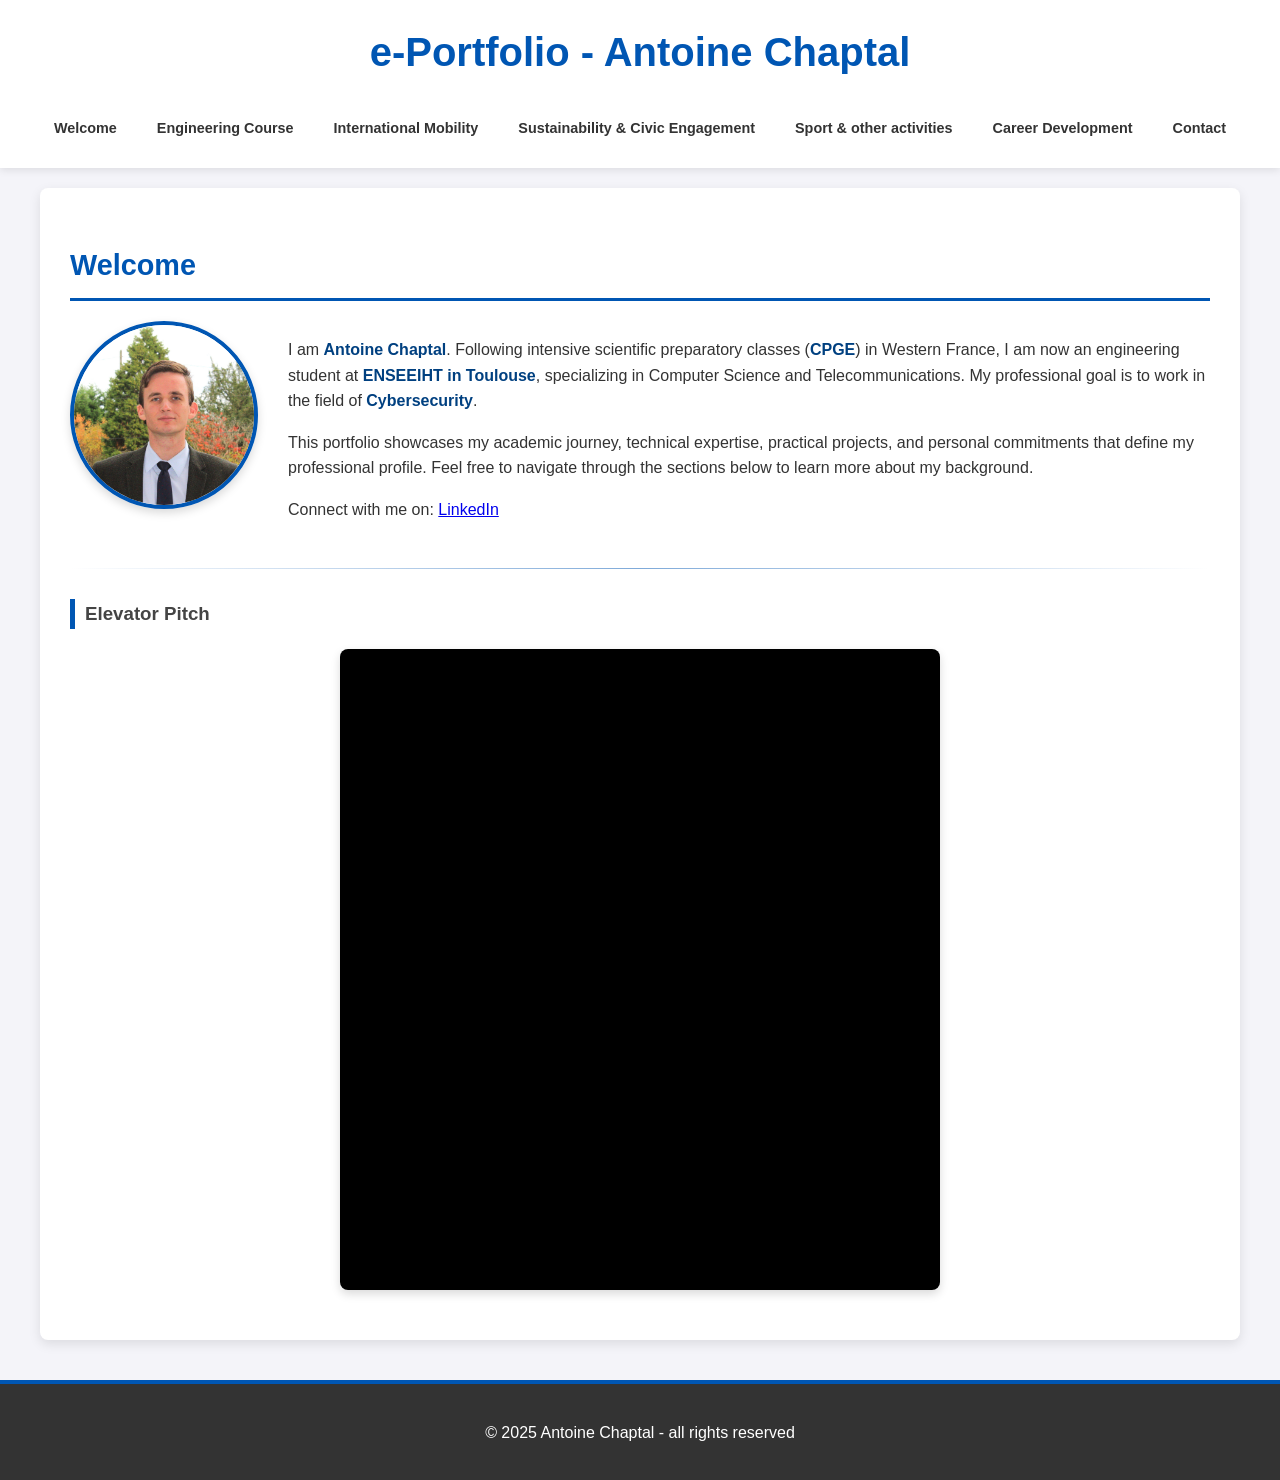
==== index.html @ 0b9f01de "je vais me coucher" ====
<!DOCTYPE html>
<html lang="en">
<head>
    <meta charset="UTF-8">
    <meta name="viewport" content="width=device-width, initial-scale=1.0">
    <title>Engineering E-Portfolio - Antoine Chaptal</title>
    <link rel="stylesheet" href="css/styles.css">
</head>
<body>
    <header>
        <h1>e-Portfolio - Antoine Chaptal</h1>
        <nav>
            <a href="#welcome">Welcome</a>
            <a href="#engineering-course">Engineering Course</a>
            <a href="#international-mobility">International Mobility</a>
            <a href="#sustainability">Sustainability & Civic Engagement</a>
            <a href="#sports">Sport & other activities</a>
            <a href="#career-development">Career Development</a>
            <a href="#contact">Contact</a>
        </nav>
    </header>

    <main>
        <section id="welcome">
            <h2>Welcome</h2>
            <div class="welcome-content">
                <img src="img/IMG_4602.jpg" alt="Antoine Chaptal Profile Picture" class="profile-photo">
                
                <div class="welcome-text">
                    <p>I am <strong>Antoine Chaptal</strong>. Following intensive scientific preparatory classes (<strong>CPGE</strong>) in Western France, I am now an engineering student at <strong>ENSEEIHT in Toulouse</strong>, specializing in Computer Science and Telecommunications. My professional goal is to work in the field of <strong>Cybersecurity</strong>.</p>
                    <p>This portfolio showcases my academic journey, technical expertise, practical projects, and personal commitments that define my professional profile. Feel free to navigate through the sections below to learn more about my background.</p>
                    
                    <p>Connect with me on: <a href="https://linkedin.com/in/antoine-chaptal-8b1a2a37b" target="_blank">LinkedIn</a></p>
                </div>
            </div>

            <hr class="project-separator"> 
            <h3>Elevator Pitch</h3>
            <div class="video-container small-video"> 
                <iframe 
                    width="560" 
                    height="315" 
                    src="https://www.youtube.com/embed/-fpmfXrjNzc" 
                    frameborder="0" 
                    allow="accelerometer; autoplay; clipboard-write; encrypted-media; gyroscope; picture-in-picture" 
                    allowfullscreen>
                </iframe>
            </div>
        </section>

        <section id="engineering-course">
            <h2>Engineering Course</h2>
            <div class="tabs-nav">
                <a href="#courses-tab" class="tab-link active">Courses</a>
                <a href="#projects-tab" class="tab-link">Projects</a>
            </div>
            
            <div id="courses-tab" class="tab-content active">
                <h3>My Computer Science & Telecommunications Engineering Path</h3>
                <p>My program at ENSEEIHT provides me with a strong dual competence in computer science, from algorithmic fundamentals to software engineering, and in telecommunications, with a specific focus on network and information systems security. These fields are central to my professional goal, which is oriented toward cybersecurity.</p>
                
                <hr class="project-separator">
                
                <h4>Course Details</h4>
		<p></p>
		<h4>Semester 5</h4>
                <p>Semester 5 establishes the advanced foundations of the specialization and covers the following essential areas:</p>
                <ul>
                    <li><strong>Optimisation</strong></li>
                    <li><strong>Probability</strong></li>
                    <li><strong>Statistics</strong></li>
                    <li><strong>PIM</strong></li>
                    <li><strong>Modelisation</strong></li>
                    <li><strong>Career and Management Courses</strong></li>
		    <li><strong>Language courses (English and Spanish)</strong></li>
                </ul>
                <p>This content will be expanded upon later with details of other semesters.</p>
            </div>
            
            <div id="projects-tab" class="tab-content">
                
                <h3>TIPE (Supervised Personal Initiative Work)</h3>
                <p>As part of the <strong>CPGE</strong> curriculum, I conducted two advanced research projects focusing on physics and engineering principles:</p>
                <div class="project-summary-list">
                    <h4>1. Resistance of Climbing Ropes</h4>
                    <p><strong>Focus:</strong> Experimental study of the physical parameters influencing the shock absorption and tensile strength of climbing ropes, applying non-linear mechanics concepts.</p>
                    
                    <h4>2. Optimization of Marine Propulsion</h4>
                    <p><strong>Focus:</strong> Modeling and simulation aimed at optimizing the efficiency and energy consumption of marine propulsion systems, integrating fluid dynamics and control theory.</p>
                </div>
                
                <hr class="project-separator">

                <h3>Computer Science & Cybersecurity Projects</h3>
                <div class="project-summary-list">
                    <h4>Competitive Programming & CTF</h4>
                    <ul>
                        <li>Participation in the <strong>Thales BattleDev</strong> (October 2025).</li>
                        <li>Involvement in a <strong>CTF (Capture The Flag)</strong> competition organized by <strong>ENSEEIHT</strong>, focusing on real-world cybersecurity challenges.</li>
                    </ul>
                    
                    <h4>Active Involvement</h4>
                    <ul>
                        <li>Member of the <strong>Computer Science Association</strong> of <strong>ENSEEIHT</strong>.</li>
                        <li>Active member of the <strong>Cybersecurity Association</strong>, deepening knowledge in penetration testing, threat analysis, and secure development practices.</li>
                    </ul>
                </div>

                <hr class="project-separator">

                <h3>E-Portfolio Development</h3>
                <div class="project-summary-list">
                    <h4>Professional E-Portfolio: Design and Implementation</h4>
                    <p>Conceptualization, design, and implementation of this personal e-portfolio from scratch.</p>
                    <ul>
                        <li><strong>HTML5 (Structure)</strong></li>
                        <li><strong>CSS3 (Styling & Layout)</strong></li>
                        <li><strong>JavaScript (Interactivity)</strong></li>
                    </ul>
                </div>
                
                
            </div>
            
        </section>
        
        <section id="international-mobility">
            <h2>International Mobility</h2>
            <p>A key aspect of my profile is my strong international exposure and a proactive approach to global professional integration. This section details my cultural background and my future plans for academic and professional mobility abroad.</p>
            <div class="tabs-nav">
                <a href="#background" class="tab-link active">Cultural Background</a> 
                <a href="#pce" class="tab-link">PCE (Collective Project Abroad)</a>
                <a href="#lv2" class="tab-link">LV2 (Second Living Language)</a>
                <a href="#language-test" class="tab-link">Language Tests & Certifications</a>
            </div>
            
            <div id="background" class="tab-content active">
                <h3>Multicultural Environment & European Exposure</h3>
                
                <div class="engagement-item">
                    <div class="engagement-content">
                        <p>Spending my childhood in <strong>Brussels, Belgium</strong>, provided me with early exposure to a highly <strong>multicultural and international environment</strong>. This experience fostered my adaptability and ability to work effectively with diverse profiles, a valuable asset in engineering and global collaborations.</p>
                    </div>
                    <img src="img/brussels.jpg" alt="Image de Bruxelles" class="travel-image">
                </div>
                
                <hr class="project-separator">

                <h4>European Travels and Cultural Immersion</h4>
                
                <div class="engagement-item">
                    <div class="engagement-content">
                        <p>My interest in European cultures is reinforced by multiple trips to <strong>Germany</strong>, <strong>Austria</strong>, and <strong>Italy</strong>. Over the last two years, I completed two sections of the <strong>Camino del Norte</strong> (Way of Saint James).</p>
                    </div>
                    <img src="img/camino.jpg" alt="Image du Camino del Norte" class="travel-image">
                </div>
                
                <hr class="project-separator">
                
                <h4>Future Mobility Plans</h4>
                <p>I am actively planning my future international experiences to specialize in Cybersecurity and gain a deeper understanding of global technological governance. My primary goals include:</p>
                <ul>
                    <li>An <strong>academic exchange</strong> in <strong>North America</strong> (e.g., Canada or USA) to study advanced topics in digital security and benefit from a different learning methodology.</li>
                    <li>An <strong>internship</strong> in a <strong>Nordic country</strong> (e.g., Sweden or Finland), known for their cutting-edge technology policies and focus on sustainable innovation in the tech sector.</li>
                </ul>
                <p>These experiences are motivated by a desire to challenge myself professionally and contribute to international teams on complex engineering challenges.</p>

            </div>

            <div id="pce" class="tab-content"><h3>Collective Project Abroad (PCE) (Coming soon)</h3><p>Content coming soon.</p></div>
            <div id="lv2" class="tab-content"><h3>Second Living Language (LV2) (Coming soon)</h3><p>Content coming soon.</p></div>
            <div id="language-test" class="tab-content"><h3>Certifications (TOEIC, TOEFL, etc.) (Coming soon)</h3><p>Content coming soon.</p></div>
        </section>
        
        <section id="sustainability">
            <h2>Sustainability & Civic Engagement</h2>
            
            <div class="engagement-item">
                <div class="engagement-content">
                    <h3>Assistant Scout Troop Leader (Toulouse)</h3>
                    <p>As an <strong>Assistant Troop Leader</strong> in Toulouse, I am involved in mentoring, animating, and guiding the progress of a group of young people. This mission is based on the five fundamental aims of scouting:</p>
                    <ul>
                        <li>The <strong>Practical sense</strong></li>
                        <li><strong>Personality</strong> development</li>
                        <li><strong>Spiritual</strong> values</li>
                        <li><strong>Service</strong> spirit</li>
                        <li><strong>Health</strong> maintenance</li>
                    </ul>
                </div>
                <img src="img/scout.jpg" alt="Scouting image" class="engagement-image">
            </div>

            <div class="engagement-item">
                <div class="engagement-content">
                    <h3>Candidacy for the French Army Operational Reserve</h3>
                    <p>Content regarding my candidacy and commitment to the <strong>Operational Reserve</strong> is <strong>COMING SOON</strong>.</p>
                </div>
                <img src="img/reserve.jpg" alt="Military Reserve image" class="engagement-image">
            </div>
            
            <div class="engagement-item">
                <div class="engagement-content">
                    <h3>Civic Engagement at ENSEEIHT</h3>
                    <p>Within <strong>ENSEEIHT</strong>, I actively participated in societal and environmental awareness initiatives:</p>
                    <ul>
                        <li>Participation in the <strong>Climate Fresk</strong> (<strong>La Fresque du Climat</strong>) to understand and spread awareness about climate change issues.</li>
                        <li>Acting in the play <strong>"King Kong"</strong>, a project aimed at fighting <strong>Sexual and Gender-Based Harassment and Violence (SGBHV)</strong> within the student community.</li>
                    </ul>
                </div>
                <img src="img/inclusion.jpg" alt="Image de l'ENSEEIHT ou d'une association" class="engagement-image">
            </div>
        </section>
        
        <section id="sports">
            <h2>Sport & other activities</h2>
            
            <img src="img/course.jpg" alt="Running image" class="sport-float-image left-float">
            <img src="img/canoe.jpg" alt="Canoeing image" class="sport-float-image left-float">
            
            <p>I maintain an active lifestyle through various sports, which help me build endurance, discipline, and focus:</p>
            <ul>
                <li><strong>Running</strong></li>
                <li><strong>Cycling</strong></li>
                <li><strong>Canoeing/Kayaking</strong></li>
            </ul>

            <div class="clear-left">
                <hr class="project-separator">
                <h3>Hobbies & Manual Skills</h3>
            </div>
            
            <div class="engagement-item">
                <div class="engagement-content">
                    <ul>
                        <li><strong>Cooking</strong></li>
                        <li><strong>Gardening</strong></li>
                        <li><strong>Music (Trumpett and Horn)</strong></li>
                    </ul>
                </div>
                <img src="img/jardinage.jpg" alt="Image de jardinage" class="travel-image">
            </div>

        </section>
        
        <section id="career-development">
            <h2>Career Development</h2>
            <div class="tabs-nav">
                <a href="#other-career" class="tab-link active">Other Career Steps</a> 
                <a href="#pep" class="tab-link">PEP (Personal and Professional Project)</a>
                <a href="#internships" class="tab-link">Internships</a> 
            </div>
		
	    <div id="other-career" class="tab-content active">
                <h3>Curriculum Vitae</h3>            
                
                <p>My professional documents are available below in PDF format. These documents provide a detailed summary of my academic background, technical skills and professional experience.</p>
                
                <div class="cv-links-list">
                    <h4>Download my CV</h4>
                    <ul>
                        <li>
                            <a href="pdfs/CV_Antoine_Chaptal_FR.pdf" target="_blank" class="download-link">
                                CV Français (PDF)
                            </a>
                        </li>
                        <li>
                            <a href="pdfs/CV_Antoine_Chaptal_EN.pdf" target="_blank" class="download-link">
                                English CV (PDF)
                            </a>
                        </li>
                    </ul>
                </div>
                
            
            </div>
	
	    <div id="internships" class="tab-content"><h3>Internships</h3><p>Content coming soon for your internship experiences.</p></div>
            <div id="pep" class="tab-content"><h3>Personal and Professional Project (PEP)</h3><p>Content coming soon.</p></div>
            
            
        </section>

        <section id="contact">
            <h2>Contact</h2>
            <p>You can contact me directly via the links below, or by using the contact form.</p>
            <p>
                Email : <a href="mailto:antoine.chaptaldechanteloup@etu.inp-n7.fr">antoine.chaptaldechanteloup@etu.inp-n7.fr</a><br>
                LinkedIn : <a href="https://linkedin.com/in/antoine-chaptal-8b1a2a37b" target="_blank">Mon Profil LinkedIn</a><br>
                GitHub : <a href="https://github.com/bobbyfjgh/bobbyfjgh.github.io" target="_blank">Mon Profil GitHub</a>
            </p>
        </section>

    </main>

    <footer>
        <p>&copy; 2025 Antoine Chaptal - all rights reserved</p>
    </footer>

    <script src="js/main.js"></script> 
</body>
</html>
---- css/styles.css ----
/* ================================================================= */
/* GLOBAL STYLES & LAYOUT */
/* ================================================================= */

body {
    font-family: 'Helvetica Neue', Arial, sans-serif;
    margin: 0;
    padding: 0;
    background-color: #f4f4f9;
    color: #333;
    line-height: 1.6;
}

main {
    max-width: 1200px;
    margin: 20px auto;
    padding: 0 20px;
}

section {
    background-color: #ffffff;
    padding: 30px;
    margin-bottom: 25px;
    border-radius: 8px;
    box-shadow: 0 4px 12px rgba(0, 0, 0, 0.1);
}

h1 {
    font-size: 2.5em;
    margin: 0;
    padding-bottom: 10px;
}

h2 {
    color: #0056b3; /* Bleu primaire */
    border-bottom: 3px solid #0056b3;
    padding-bottom: 10px;
    margin-bottom: 20px;
    font-size: 1.8em;
}

h3 {
    color: #444;
    margin-top: 20px;
    border-left: 5px solid #0056b3;
    padding-left: 10px;
}

p, ul {
    margin-bottom: 15px;
}

strong {
    font-weight: 700;
    color: #004080;
}

/* ================================================================= */
/* HEADER & NAVIGATION STYLING (Bannière Blanche) */
/* ================================================================= */

header {
    /* Fond Blanc */
    background-color: #ffffff; 
    background-image: none;
    
    color: #333;
    
    padding: 20px 0;
    text-align: center;
    position: sticky;
    top: 0;
    z-index: 1000;
    box-shadow: 0 2px 8px rgba(0, 0, 0, 0.1);
}

header::before {
    content: none;
}

header h1 {
    color: #0056b3; /* Titre principal en bleu */
    position: relative;
    z-index: 1;
}

header nav {
    margin-top: 15px;
    display: flex;
    justify-content: center;
    flex-wrap: nowrap;
    overflow-x: auto;
    padding: 0 10px;
}

header nav a {
    background-color: white; 
    color: #333; /* Texte noir/gris foncé */
    
    padding: 8px 15px;
    margin: 0 5px;
    text-decoration: none;
    border-radius: 5px;
    font-weight: bold;
    transition: background-color 0.3s, color 0.3s, box-shadow 0.3s;
    
    border: none;
    font-size: 0.9em;
    
    display: inline-block; 
    flex-shrink: 0;
}

header nav a:hover {
    background-color: #e9e9e9; 
    color: #0056b3; 
    box-shadow: 0 2px 4px rgba(0, 0, 0, 0.1);
}


/* ================================================================= */
/* WELCOME SECTION STYLING (Photo et Vidéo) */
/* ================================================================= */

.welcome-content {
    display: flex; 
    align-items: flex-start;
    gap: 30px;
    margin-top: 20px;
}

.profile-photo {
    /* Photo de profil ronde */
    width: 180px; 
    height: 180px;
    object-fit: cover;
    border-radius: 50%;
    flex-shrink: 0; 
    border: 4px solid #0056b3; 
    box-shadow: 0 4px 10px rgba(0, 0, 0, 0.15);
}

.welcome-text {
    flex-grow: 1; 
}

/* Style de la vidéo (taille réduite et centrée) */
.video-container {
    position: relative;
    padding-bottom: 56.25%; /* Ratio 16:9 */
    height: 0;
    overflow: hidden;
    
    max-width: 600px; /* Réduit la taille maximale de la vidéo */
    margin: 20px auto; /* Centre la vidéo */
    
    background: #000;
    border-radius: 8px;
    box-shadow: 0 4px 10px rgba(0, 0, 0, 0.15);
}

.video-container iframe {
    position: absolute;
    top: 0;
    left: 0;
    width: 100%;
    height: 100%;
    border: 0;
}


/* ================================================================= */
/* TABS STYLING (Navigation par onglets) */
/* ================================================================= */

.tabs-nav {
    display: flex;
    border-bottom: 2px solid #ddd;
    margin-bottom: 20px;
    overflow-x: auto; 
}

.tabs-nav a {
    padding: 10px 15px;
    text-decoration: none;
    color: #555;
    border: none;
    border-bottom: 3px solid transparent;
    transition: all 0.3s ease;
    white-space: nowrap; 
}

.tabs-nav a:hover {
    color: #0056b3;
    border-bottom: 3px solid #ccc;
}

.tabs-nav a.active {
    color: #0056b3;
    border-bottom: 3px solid #0056b3;
    font-weight: bold;
}

.tab-content {
    display: none;
    padding: 10px 0;
}

.tab-content.active {
    display: block;
}

/* ================================================================= */
/* PROJECT & ENGAGEMENT STYLING (Zig-Zag) */
/* ================================================================= */

.project-summary-list {
    margin-left: 20px;
}

.project-summary-list h4 {
    color: #0056b3;
    margin-top: 15px;
    margin-bottom: 5px;
    font-size: 1.1em;
}

.project-separator {
    border: 0;
    height: 1px;
    background-image: linear-gradient(to right, rgba(0, 0, 0, 0), rgba(0, 86, 179, 0.5), rgba(0, 0, 0, 0));
    margin: 30px 0;
}

/* Engagement Items (Civic/Sustainability/Hobbies) */
.engagement-item {
    display: flex;
    align-items: center;
    margin-bottom: 30px;
    padding: 20px;
    border: 1px solid #eee;
    border-radius: 6px;
    background-color: #fcfcfc;
}

.engagement-item:nth-child(even) {
    flex-direction: row-reverse; /* Effet ZIG-ZAG */
}

.engagement-content {
    flex-grow: 1;
    padding: 0 20px;
}

/* Styles pour les images d'engagement (Civic/Jardinage/etc.) */
.engagement-image {
    /* Taille naturelle (pas de contrainte de taille ici) */
    object-fit: cover;
    border-radius: 4px;
    box-shadow: 0 2px 5px rgba(0, 0, 0, 0.1);
}

/* Styles pour les images de voyage et de mobilité (International Mobility) */
.travel-image {
    max-width: 250px; 
    height: auto; 
    object-fit: cover;
    border-radius: 4px;
    box-shadow: 0 2px 5px rgba(0, 0, 0, 0.1);
    flex-shrink: 0; 
}


/* =================================================================
   SPORT (Images flottantes à gauche et empilées - AJOUTÉ)
   ================================================================= */

.sport-float-image {
    width: 200px;
    height: 200px; /* Force l'image à être carrée */
    object-fit: cover;
    border-radius: 8px;
    box-shadow: 0 2px 5px rgba(0, 0, 0, 0.1);
    margin-bottom: 15px;
}

/* Flotte à gauche (texte à droite) */
.sport-float-image.left-float {
    float: left;
    margin-right: 20px;
}

/* Force l'élément suivant à commencer sous l'élément flottant à gauche (empilement) */
.clear-left {
    clear: left;
}

.clearfix {
    clear: both;
}

/* ================================================================= */
/* FOOTER */
/* ================================================================= */
footer {
    text-align: center;
    padding: 20px;
    background-color: #333;
    color: white;
    margin-top: 40px;
    border-top: 4px solid #0056b3;
}


/* ================================================================= */
/* MEDIA QUERIES (Responsive Design) */
/* ================================================================= */

@media (max-width: 768px) {
    main {
        padding: 0 10px;
    }

    /* WELCOME : Empile la photo au-dessus du texte */
    .welcome-content {
        flex-direction: column; 
        align-items: center; 
        text-align: center;
    }
    
    .welcome-content .welcome-text {
        padding: 0; 
    }

    /* HEADER : Empile les liens de navigation (Comportement Mobile Standard) */
    header nav {
        flex-direction: column;
        gap: 8px;
        padding: 0 10px;
        flex-wrap: wrap; 
    }
    
    header nav a {
        margin: 0;
    }
    
    /* ENGAGEMENT et MOBILITÉ : Inverse l'ordre des éléments pour qu'ils s'empilent */
    .engagement-item, 
    .engagement-item:nth-child(even) {
        flex-direction: column;
        text-align: center;
    }
    
    .engagement-image,
    .travel-image {
        margin-top: 15px;
        margin-bottom: 10px;
        /* Taille max raisonnable sur mobile */
        max-width: 80%;
        height: auto;
    }
    
    .engagement-content {
        padding: 0;
    }

    /* SPORTS : Empêche le float et centre les images (AJOUTÉ) */
    .sport-float-image {
        float: none;
        display: block;
        margin-left: auto;
        margin-right: auto;
        width: 150px;
        height: 150px;
    }
    
    .clear-left {
        clear: none; /* Désactive le clear lorsque le float est désactivé */
    }
}
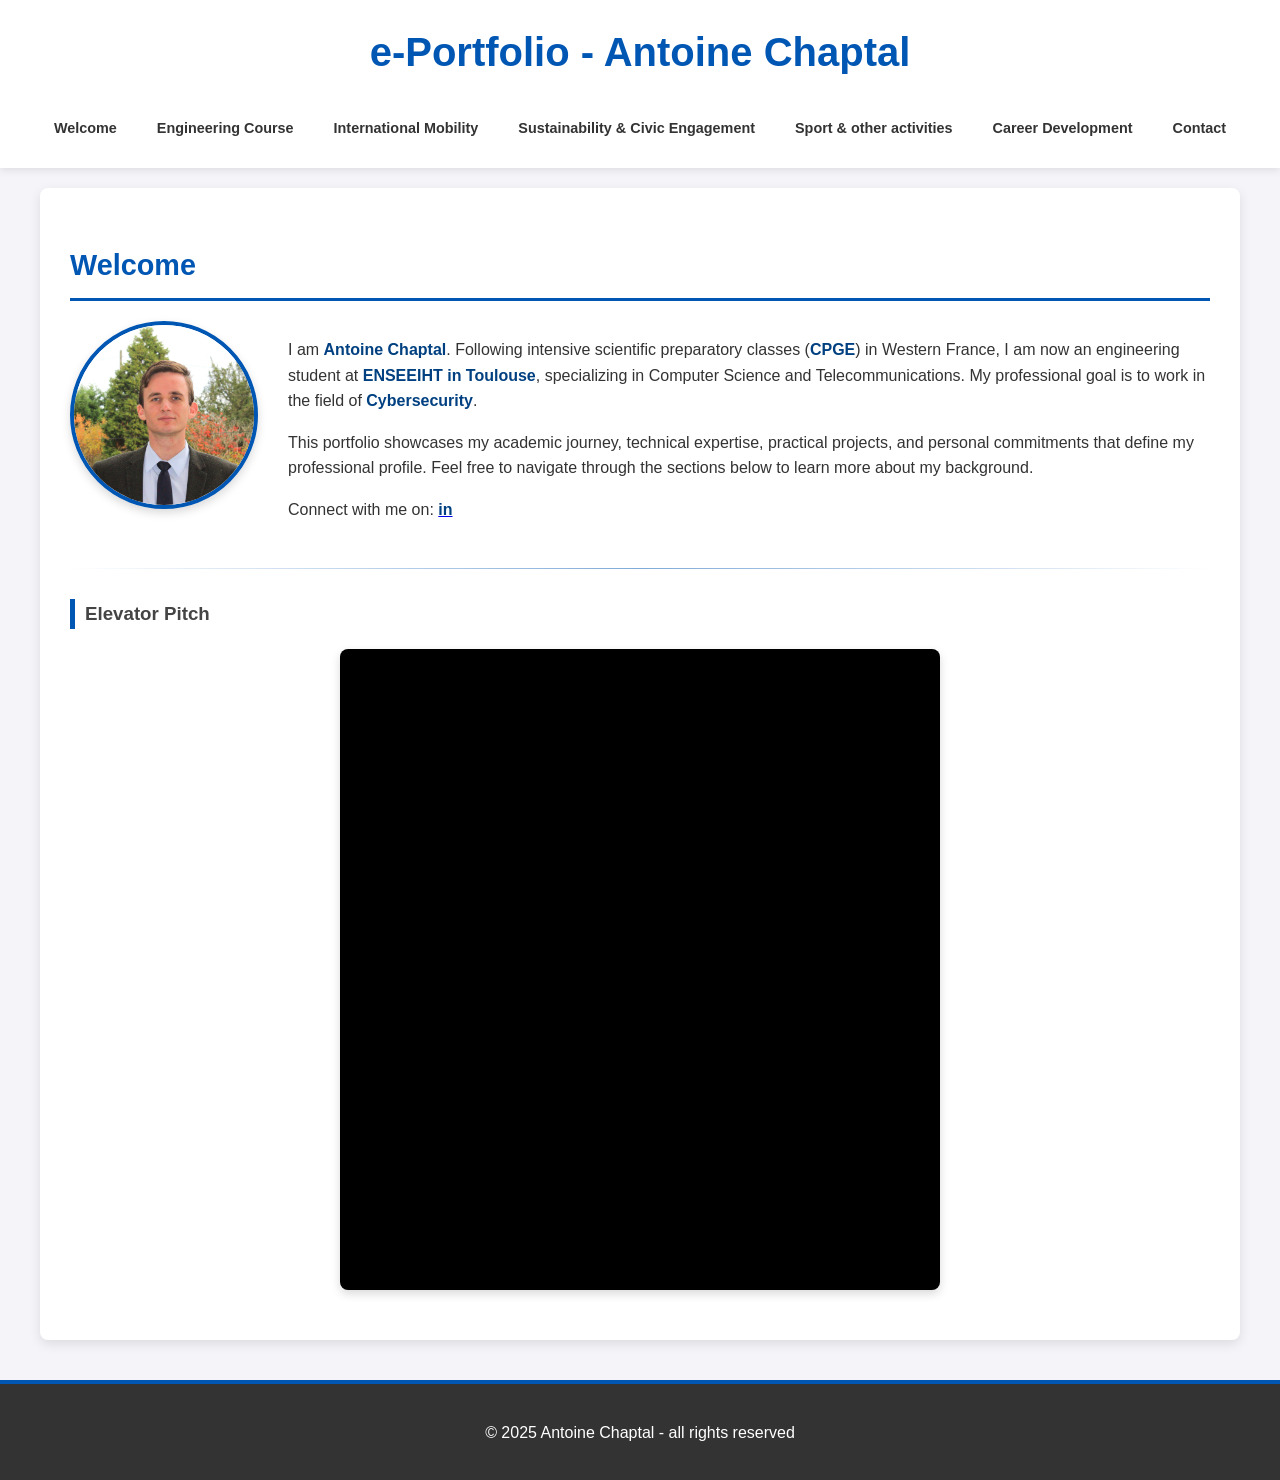
==== commit 7c4ad4e7: "Quelques modifs" ====
--- a/index.html
+++ b/index.html
@@ -30,7 +30,7 @@
                     <p>I am <strong>Antoine Chaptal</strong>. Following intensive scientific preparatory classes (<strong>CPGE</strong>) in Western France, I am now an engineering student at <strong>ENSEEIHT in Toulouse</strong>, specializing in Computer Science and Telecommunications. My professional goal is to work in the field of <strong>Cybersecurity</strong>.</p>
                     <p>This portfolio showcases my academic journey, technical expertise, practical projects, and personal commitments that define my professional profile. Feel free to navigate through the sections below to learn more about my background.</p>
                     
-                    <p>Connect with me on: <a href="https://linkedin.com/in/antoine-chaptal-8b1a2a37b" target="_blank">LinkedIn</a></p>
+                    <p>Connect with me on: <a href="https://linkedin.com/in/antoine-chaptal-8b1a2a37b" target="_blank"><strong>in</strong></a></p>
                 </div>
             </div>
 
@@ -69,10 +69,11 @@
                     <li><strong>Optimisation</strong></li>
                     <li><strong>Probability</strong></li>
                     <li><strong>Statistics</strong></li>
-                    <li><strong>PIM</strong></li>
+                    <li><strong>Computer science and Architecture</strong></li>
                     <li><strong>Modelisation</strong></li>
                     <li><strong>Career and Management Courses</strong></li>
 		    <li><strong>Language courses (English and Spanish)</strong></li>
+		    <li><strong>Sport</strong></li>
                 </ul>
                 <p>This content will be expanded upon later with details of other semesters.</p>
             </div>
@@ -160,7 +161,7 @@
                 <h4>Future Mobility Plans</h4>
                 <p>I am actively planning my future international experiences to specialize in Cybersecurity and gain a deeper understanding of global technological governance. My primary goals include:</p>
                 <ul>
-                    <li>An <strong>academic exchange</strong> in <strong>North America</strong> (e.g., Canada or USA) to study advanced topics in digital security and benefit from a different learning methodology.</li>
+                    <li>An <strong>academic exchange</strong> in <strong>Ireland</strong> to study advanced topics in digital security and benefit from a different learning methodology.</li>
                     <li>An <strong>internship</strong> in a <strong>Nordic country</strong> (e.g., Sweden or Finland), known for their cutting-edge technology policies and focus on sustainable innovation in the tech sector.</li>
                 </ul>
                 <p>These experiences are motivated by a desire to challenge myself professionally and contribute to international teams on complex engineering challenges.</p>
@@ -232,7 +233,7 @@
             <div class="engagement-item">
                 <div class="engagement-content">
                     <ul>
-                        <li><strong>Cooking</strong></li>
+                        <li><strong>Cooking (rather pastries...)</strong></li>
                         <li><strong>Gardening</strong></li>
                         <li><strong>Music (Trumpett and Horn)</strong></li>
                     </ul>
@@ -245,7 +246,7 @@
         <section id="career-development">
             <h2>Career Development</h2>
             <div class="tabs-nav">
-                <a href="#other-career" class="tab-link active">Other Career Steps</a> 
+                <a href="#other-career" class="tab-link active">Career</a> 
                 <a href="#pep" class="tab-link">PEP (Personal and Professional Project)</a>
                 <a href="#internships" class="tab-link">Internships</a> 
             </div>
@@ -274,7 +275,7 @@
             
             </div>
 	
-	    <div id="internships" class="tab-content"><h3>Internships</h3><p>Content coming soon for your internship experiences.</p></div>
+	    <div id="internships" class="tab-content"><h3>Internships</h3><p>Content coming soon.</p></div>
             <div id="pep" class="tab-content"><h3>Personal and Professional Project (PEP)</h3><p>Content coming soon.</p></div>
             
             
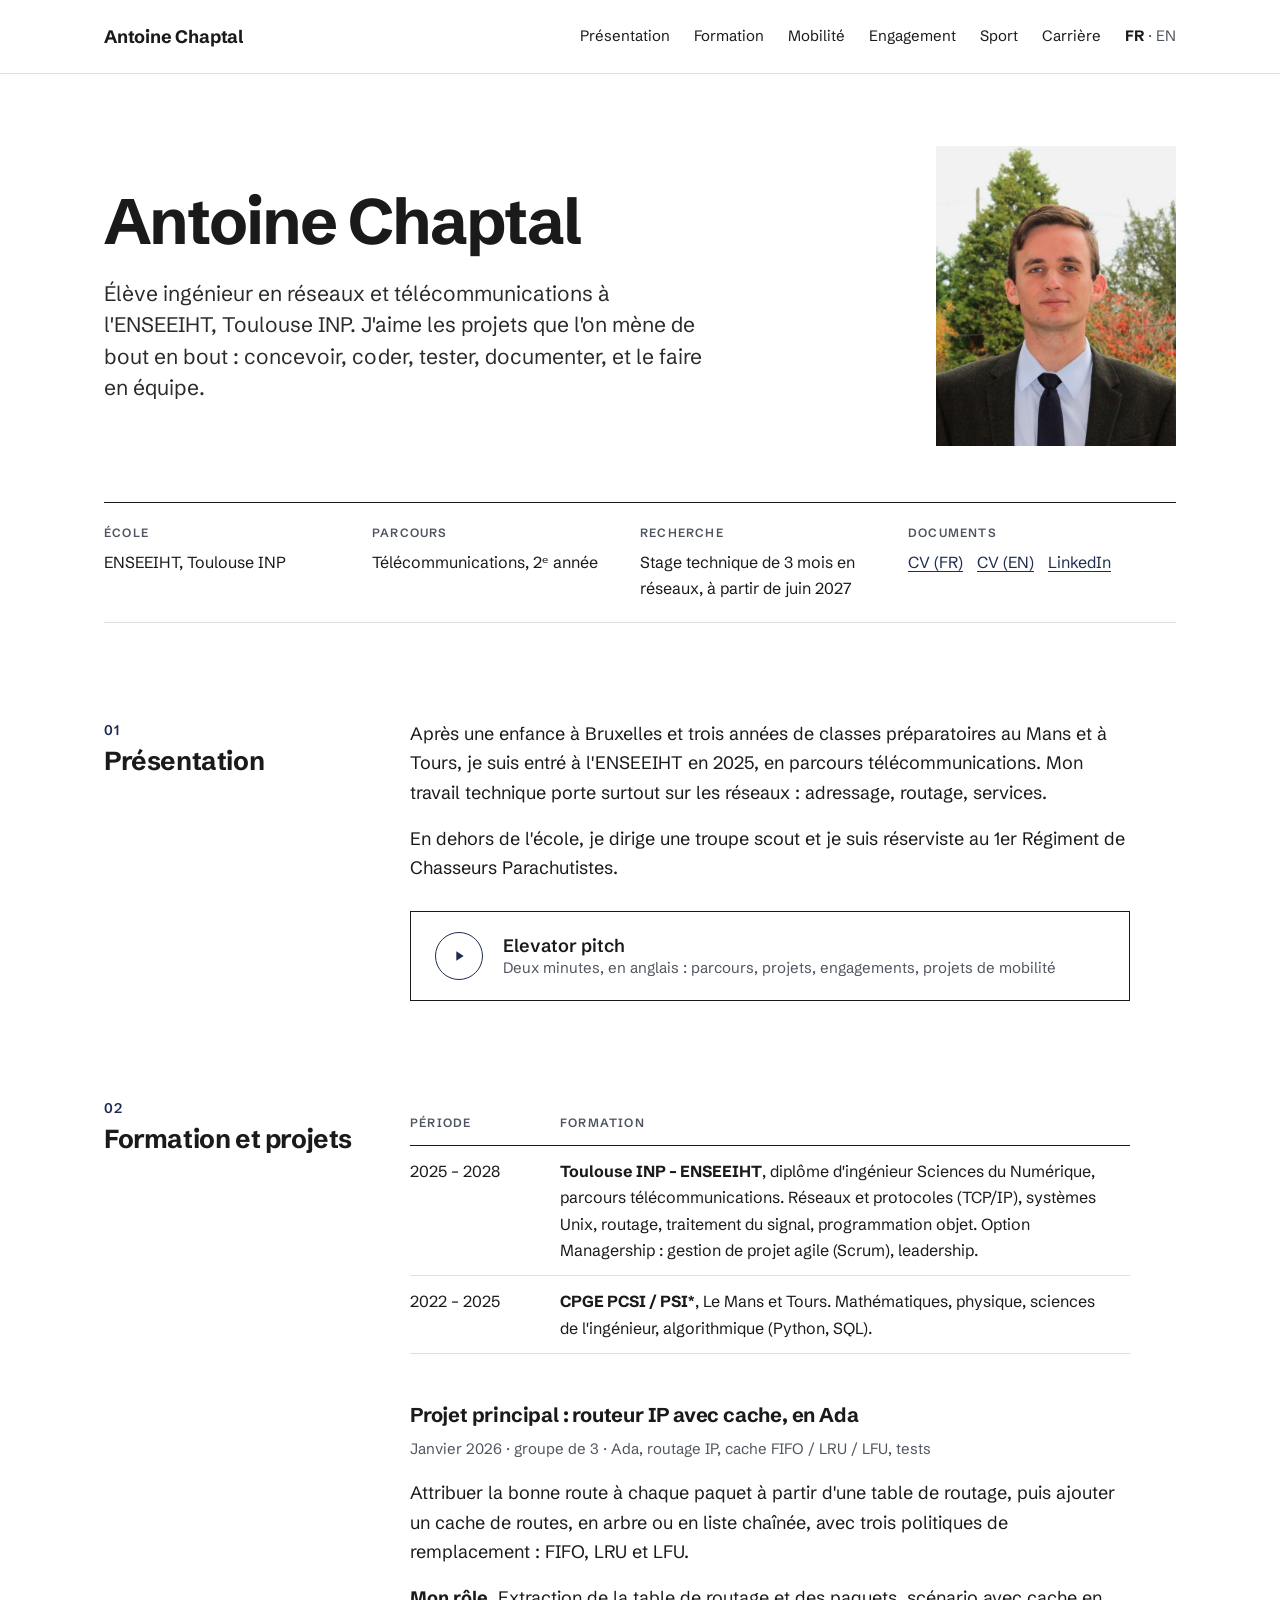
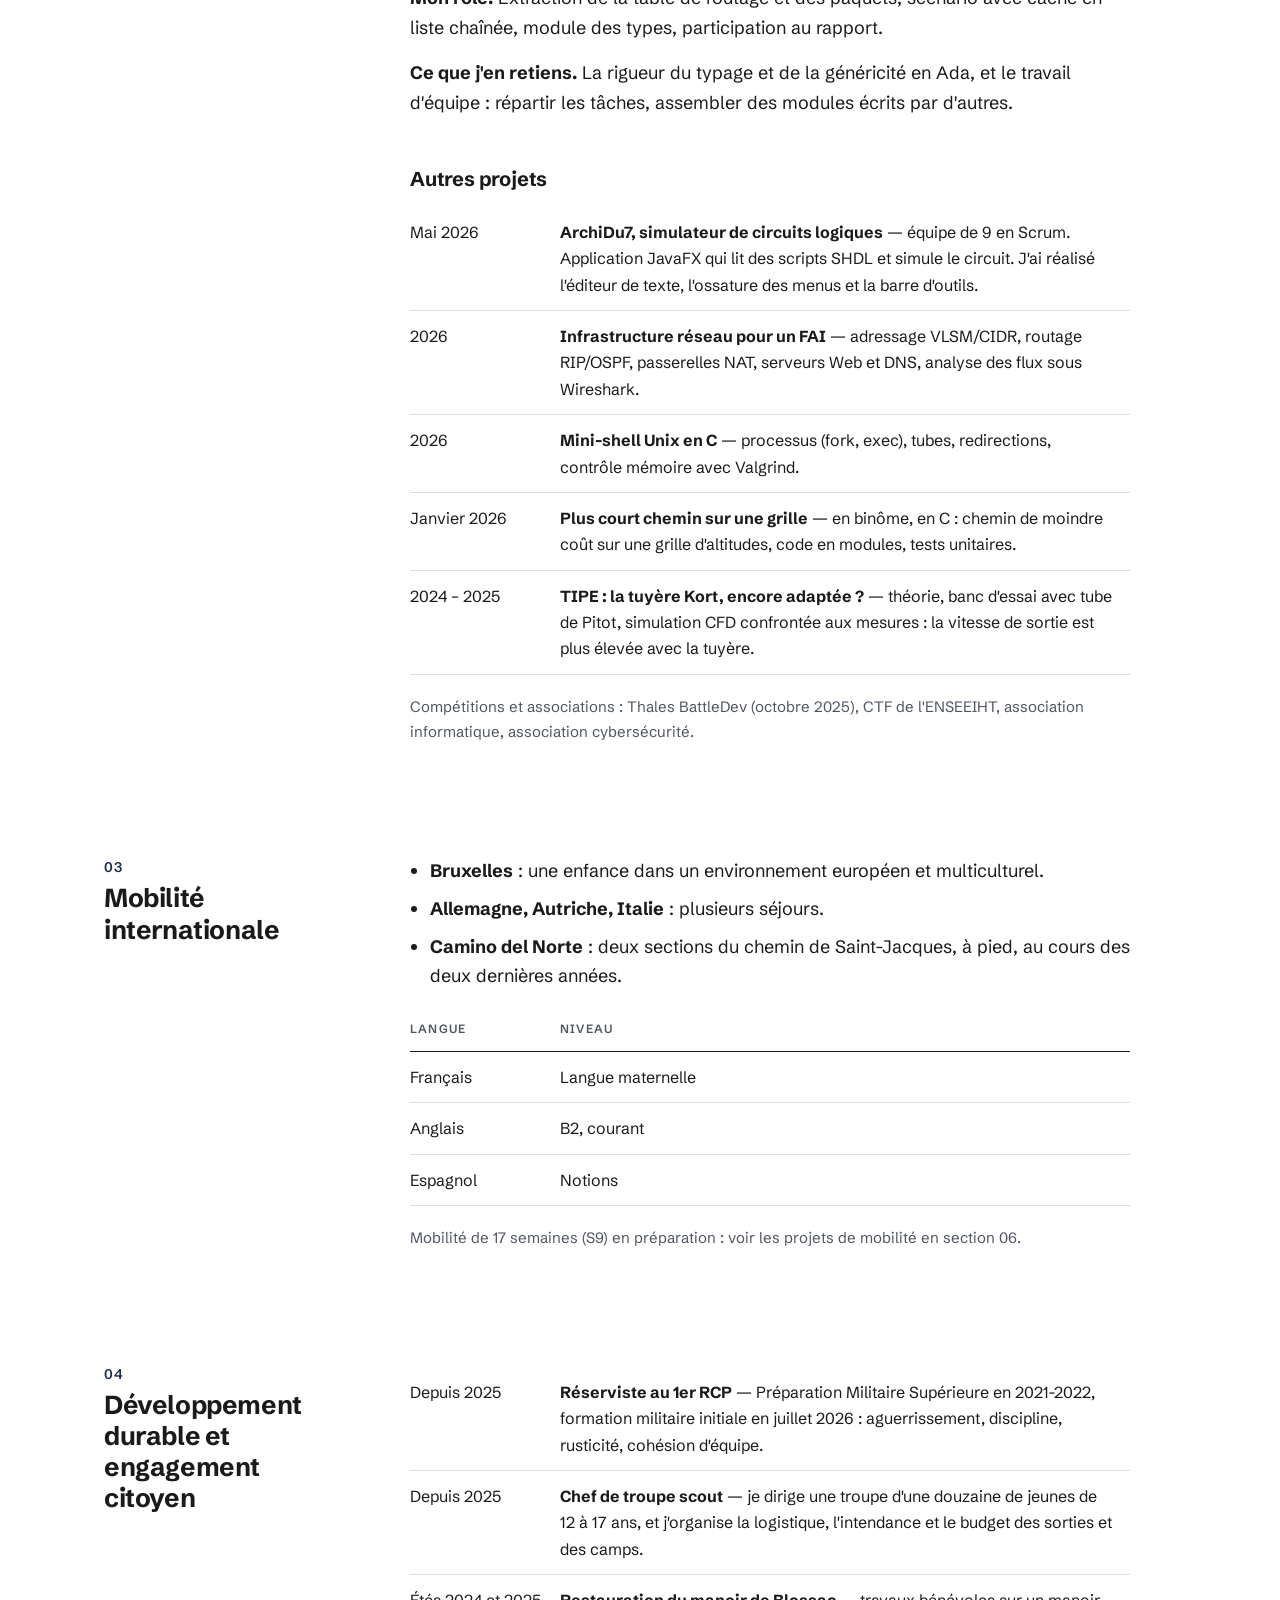
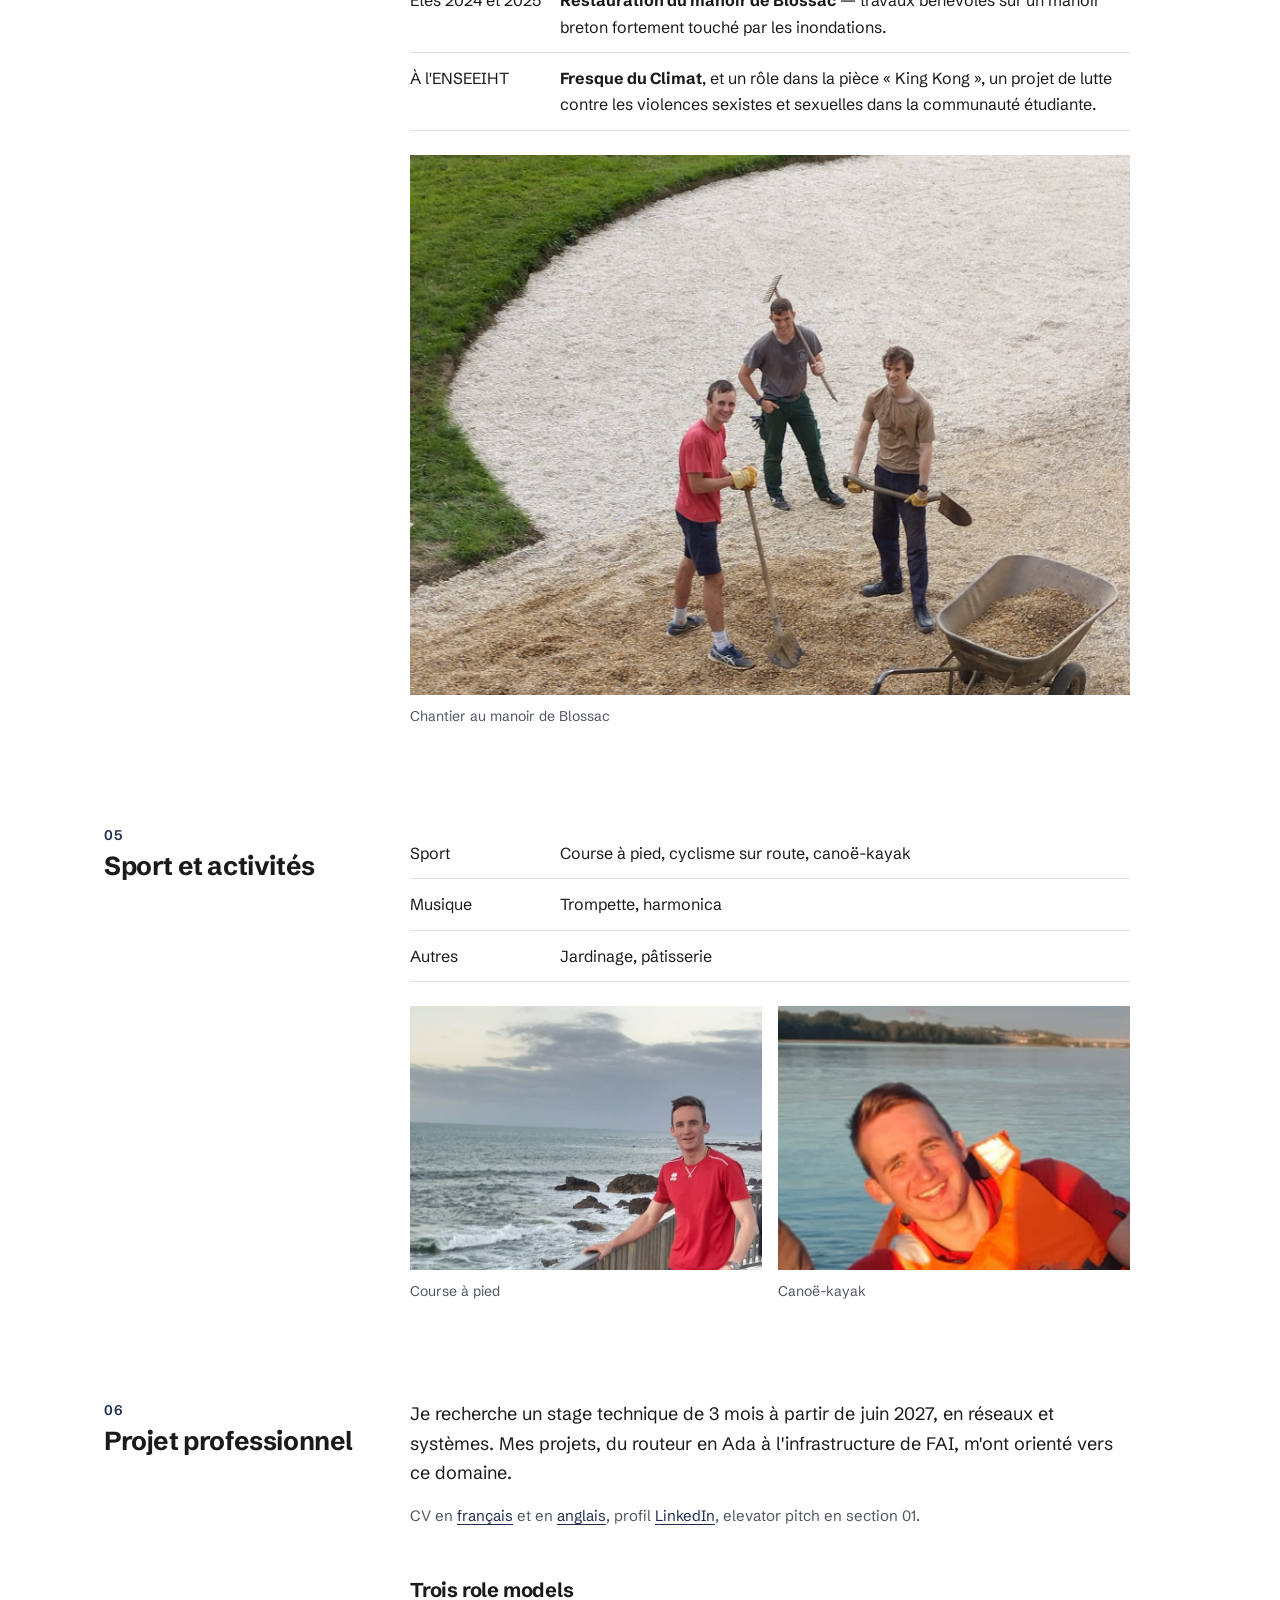
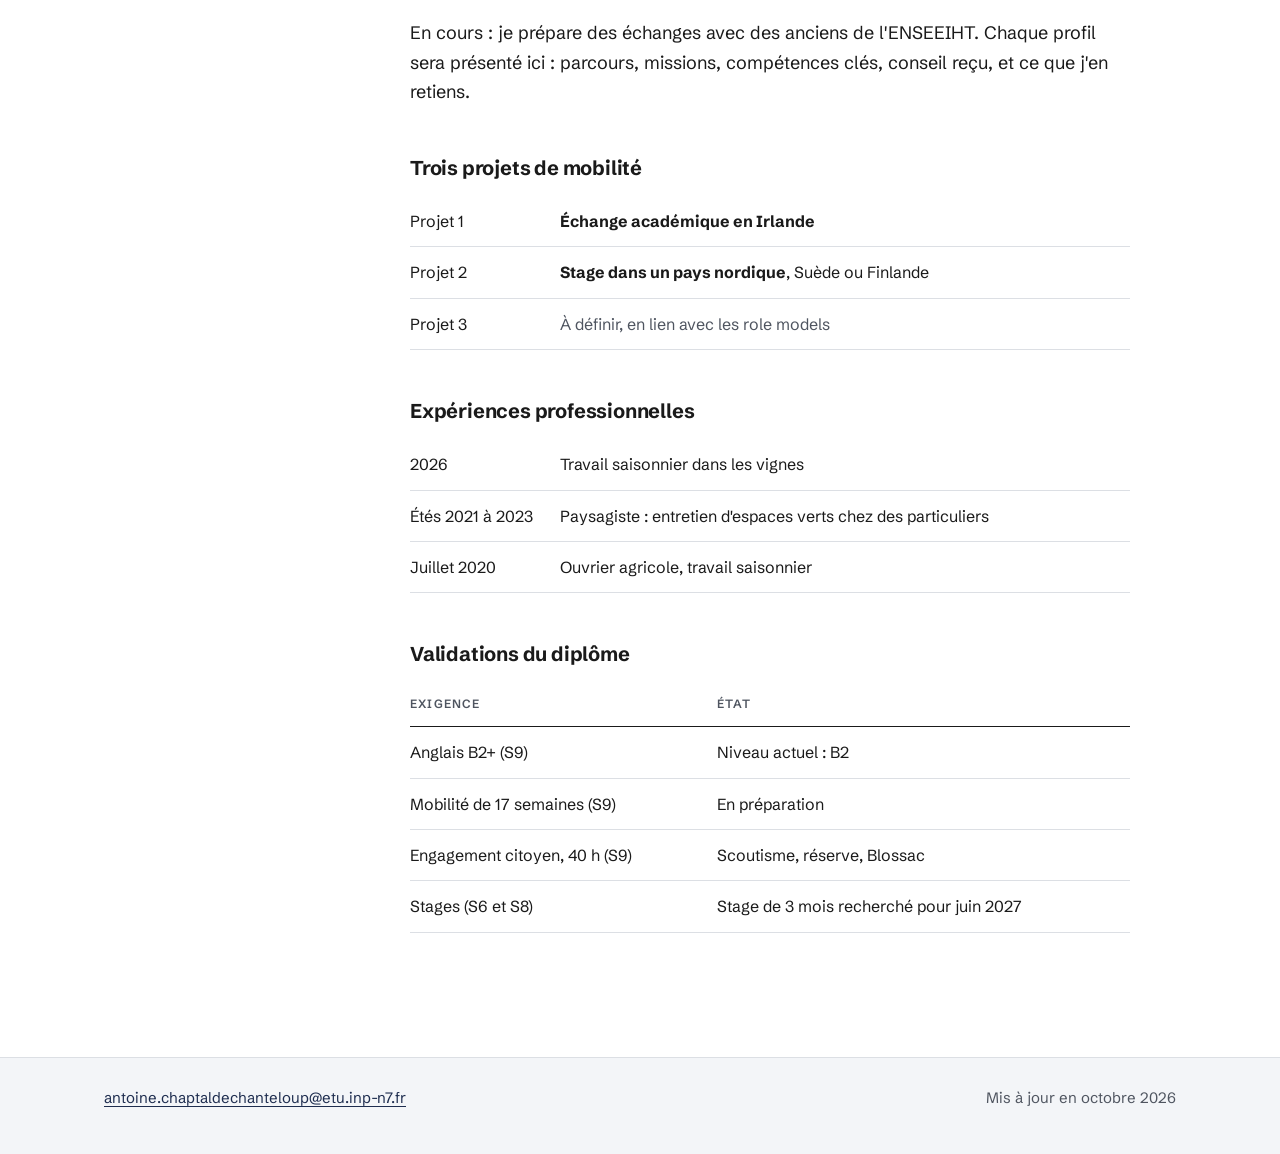
==== commit 0ba91172: "Refonte du portfolio : version française par défaut et version anglaise - index.html en français, en" ====
--- a/index.html
+++ b/index.html
@@ -1,302 +1,243 @@
 <!DOCTYPE html>
-<html lang="en">
+<html lang="fr">
 <head>
-    <meta charset="UTF-8">
-    <meta name="viewport" content="width=device-width, initial-scale=1.0">
-    <title>Engineering E-Portfolio - Antoine Chaptal</title>
-    <link rel="stylesheet" href="css/styles.css">
+  <meta charset="UTF-8">
+  <meta name="viewport" content="width=device-width, initial-scale=1">
+  <title>Antoine Chaptal — e-portfolio</title>
+  <meta name="description" content="E-portfolio d'Antoine Chaptal, élève ingénieur en réseaux et télécommunications à l'ENSEEIHT (Toulouse INP).">
+  <link rel="alternate" hreflang="fr" href="index.html">
+  <link rel="alternate" hreflang="en" href="en.html">
+  <link rel="preconnect" href="https://fonts.googleapis.com">
+  <link rel="preconnect" href="https://fonts.gstatic.com" crossorigin>
+  <link href="https://fonts.googleapis.com/css2?family=Schibsted+Grotesk:wght@400;500;600;700&amp;display=swap" rel="stylesheet">
+  <link rel="stylesheet" href="css/portfolio.css">
 </head>
 <body>
-    <header>
-        <h1>e-Portfolio - Antoine Chaptal</h1>
-        <nav>
-            <a href="#welcome">Welcome</a>
-            <a href="#engineering-course">Engineering Course</a>
-            <a href="#international-mobility">International Mobility</a>
-            <a href="#sustainability">Sustainability & Civic Engagement</a>
-            <a href="#sports">Sport & other activities</a>
-            <a href="#career-development">Career Development</a>
-            <a href="#contact">Contact</a>
-        </nav>
-    </header>
-
-    <main>
-        <section id="welcome">
-            <h2>Welcome</h2>
-            <div class="welcome-content">
-                <img src="img/IMG_4602.jpg" alt="Antoine Chaptal Profile Picture" class="profile-photo">
-                
-                <div class="welcome-text">
-                    <p>I am <strong>Antoine Chaptal</strong>. Following intensive scientific preparatory classes (<strong>CPGE</strong>) in Western France, I am now an engineering student at <strong>ENSEEIHT in Toulouse</strong>, specializing in Computer Science and Telecommunications. My professional goal is to work in the field of <strong>Cybersecurity</strong>.</p>
-                    <p>This portfolio showcases my academic journey, technical expertise, practical projects, and personal commitments that define my professional profile. Feel free to navigate through the sections below to learn more about my background.</p>
-                    
-                    <p>Connect with me on: <a href="https://linkedin.com/in/antoine-chaptal-8b1a2a37b" target="_blank"><strong>in</strong></a></p>
-                </div>
-            </div>
-
-            <hr class="project-separator"> 
-            <h3>Elevator Pitch</h3>
-            <div class="video-container small-video"> 
-                <iframe 
-                    width="560" 
-                    height="315" 
-                    src="https://www.youtube.com/embed/-fpmfXrjNzc" 
-                    frameborder="0" 
-                    allow="accelerometer; autoplay; clipboard-write; encrypted-media; gyroscope; picture-in-picture" 
-                    allowfullscreen>
-                </iframe>
-            </div>
-        </section>
-
-        <section id="engineering-course">
-            <h2>Engineering Course</h2>
-            <div class="tabs-nav">
-                <a href="#courses-tab" class="tab-link active">Courses</a>
-                <a href="#projects-tab" class="tab-link">Projects</a>
-            </div>
-            
-            <div id="courses-tab" class="tab-content active">
-                <h3>My Computer Science & Telecommunications Engineering Path</h3>
-                <p>My program at ENSEEIHT provides me with a strong dual competence in computer science, from algorithmic fundamentals to software engineering, and in telecommunications, with a specific focus on network and information systems security. These fields are central to my professional goal, which is oriented toward cybersecurity.</p>
-                
-                <hr class="project-separator">
-                
-                <h4>Course Details</h4>
-		<p></p>
-		<h4>Semester 5</h4>
-                <p>Semester 5 establishes the advanced foundations of the specialization and covers the following essential areas:</p>
-                <ul>
-                    <li><strong>Optimisation</strong></li>
-                    <li><strong>Probability</strong></li>
-                    <li><strong>Statistics</strong></li>
-                    <li><strong>Computer science and Architecture</strong></li>
-                    <li><strong>Modelisation</strong></li>
-                    <li><strong>Career and Management Courses</strong></li>
-		    <li><strong>Language courses (English and Spanish)</strong></li>
-		    <li><strong>Sport</strong></li>
-                </ul>
-                <p>This content will be expanded upon later with details of other semesters.</p>
-            </div>
-            
-            <div id="projects-tab" class="tab-content">
-                
-                <h3>TIPE (Supervised Personal Initiative Work)</h3>
-                <p>As part of the <strong>CPGE</strong> curriculum, I conducted two advanced research projects focusing on physics and engineering principles:</p>
-                <div class="project-summary-list">
-                    <h4>1. Resistance of Climbing Ropes</h4>
-                    <p><strong>Focus:</strong> Experimental study of the physical parameters influencing the shock absorption and tensile strength of climbing ropes, applying non-linear mechanics concepts.</p>
-                    
-                    <h4>2. Optimization of Marine Propulsion</h4>
-                    <p><strong>Focus:</strong> Modeling and simulation aimed at optimizing the efficiency and energy consumption of marine propulsion systems, integrating fluid dynamics and control theory.</p>
-                </div>
-                
-                <hr class="project-separator">
-
-                <h3>Computer Science & Cybersecurity Projects</h3>
-                <div class="project-summary-list">
-                    <h4>Competitive Programming & CTF</h4>
-                    <ul>
-                        <li>Participation in the <strong>Thales BattleDev</strong> (October 2025).</li>
-                        <li>Involvement in a <strong>CTF (Capture The Flag)</strong> competition organized by <strong>ENSEEIHT</strong>, focusing on real-world cybersecurity challenges.</li>
-                    </ul>
-                    
-                    <h4>Active Involvement</h4>
-                    <ul>
-                        <li>Member of the <strong>Computer Science Association</strong> of <strong>ENSEEIHT</strong>.</li>
-                        <li>Active member of the <strong>Cybersecurity Association</strong>, deepening knowledge in penetration testing, threat analysis, and secure development practices.</li>
-                    </ul>
-                </div>
-
-                <hr class="project-separator">
-
-                <h3>E-Portfolio Development</h3>
-                <div class="project-summary-list">
-                    <h4>Professional E-Portfolio: Design and Implementation</h4>
-                    <p>Conceptualization, design, and implementation of this personal e-portfolio from scratch.</p>
-                    <ul>
-                        <li><strong>HTML5 (Structure)</strong></li>
-                        <li><strong>CSS3 (Styling & Layout)</strong></li>
-                        <li><strong>JavaScript (Interactivity)</strong></li>
-                    </ul>
-                </div>
-                
-                
-            </div>
-            
-        </section>
-        
-        <section id="international-mobility">
-            <h2>International Mobility</h2>
-            <p>A key aspect of my profile is my strong international exposure and a proactive approach to global professional integration. This section details my cultural background and my future plans for academic and professional mobility abroad.</p>
-            <div class="tabs-nav">
-                <a href="#background" class="tab-link active">Cultural Background</a> 
-                <a href="#pce" class="tab-link">PCE (Collective Project Abroad)</a>
-                <a href="#lv2" class="tab-link">LV2 (Second Living Language)</a>
-                <a href="#language-test" class="tab-link">Language Tests & Certifications</a>
-            </div>
-            
-            <div id="background" class="tab-content active">
-                <h3>Multicultural Environment & European Exposure</h3>
-                
-                <div class="engagement-item">
-                    <div class="engagement-content">
-                        <p>Spending my childhood in <strong>Brussels, Belgium</strong>, provided me with early exposure to a highly <strong>multicultural and international environment</strong>. This experience fostered my adaptability and ability to work effectively with diverse profiles, a valuable asset in engineering and global collaborations.</p>
-                    </div>
-                    <img src="img/brussels.jpg" alt="Image de Bruxelles" class="travel-image">
-                </div>
-                
-                <hr class="project-separator">
-
-                <h4>European Travels and Cultural Immersion</h4>
-                
-                <div class="engagement-item">
-                    <div class="engagement-content">
-                        <p>My interest in European cultures is reinforced by multiple trips to <strong>Germany</strong>, <strong>Austria</strong>, and <strong>Italy</strong>. Over the last two years, I completed two sections of the <strong>Camino del Norte</strong> (Way of Saint James).</p>
-                    </div>
-                    <img src="img/camino.jpg" alt="Image du Camino del Norte" class="travel-image">
-                </div>
-                
-                <hr class="project-separator">
-                
-                <h4>Future Mobility Plans</h4>
-                <p>I am actively planning my future international experiences to specialize in Cybersecurity and gain a deeper understanding of global technological governance. My primary goals include:</p>
-                <ul>
-                    <li>An <strong>academic exchange</strong> in <strong>Ireland</strong> to study advanced topics in digital security and benefit from a different learning methodology.</li>
-                    <li>An <strong>internship</strong> in a <strong>Nordic country</strong> (e.g., Sweden or Finland), known for their cutting-edge technology policies and focus on sustainable innovation in the tech sector.</li>
-                </ul>
-                <p>These experiences are motivated by a desire to challenge myself professionally and contribute to international teams on complex engineering challenges.</p>
-
-            </div>
-
-            <div id="pce" class="tab-content"><h3>Collective Project Abroad (PCE) (Coming soon)</h3><p>Content coming soon.</p></div>
-            <div id="lv2" class="tab-content"><h3>Second Living Language (LV2) (Coming soon)</h3><p>Content coming soon.</p></div>
-            <div id="language-test" class="tab-content"><h3>Certifications (TOEIC, TOEFL, etc.) (Coming soon)</h3><p>Content coming soon.</p></div>
-        </section>
-        
-        <section id="sustainability">
-            <h2>Sustainability & Civic Engagement</h2>
-            
-            <div class="engagement-item">
-                <div class="engagement-content">
-                    <h3>Assistant Scout Troop Leader (Toulouse)</h3>
-                    <p>As an <strong>Assistant Troop Leader</strong> in Toulouse, I am involved in mentoring, animating, and guiding the progress of a group of young people. This mission is based on the five fundamental aims of scouting:</p>
-                    <ul>
-                        <li>The <strong>Practical sense</strong></li>
-                        <li><strong>Personality</strong> development</li>
-                        <li><strong>Spiritual</strong> values</li>
-                        <li><strong>Service</strong> spirit</li>
-                        <li><strong>Health</strong> maintenance</li>
-                    </ul>
-                </div>
-                <img src="img/scout.jpg" alt="Scouting image" class="engagement-image">
-            </div>
-
-            <div class="engagement-item">
-                <div class="engagement-content">
-                    <h3>Candidacy for the French Army Operational Reserve</h3>
-                    <p>Content regarding my candidacy and commitment to the <strong>Operational Reserve</strong> is <strong>COMING SOON</strong>.</p>
-                </div>
-                <img src="img/reserve.jpg" alt="Military Reserve image" class="engagement-image">
-            </div>
-            
-            <div class="engagement-item">
-                <div class="engagement-content">
-                    <h3>Civic Engagement at ENSEEIHT</h3>
-                    <p>Within <strong>ENSEEIHT</strong>, I actively participated in societal and environmental awareness initiatives:</p>
-                    <ul>
-                        <li>Participation in the <strong>Climate Fresk</strong> (<strong>La Fresque du Climat</strong>) to understand and spread awareness about climate change issues.</li>
-                        <li>Acting in the play <strong>"King Kong"</strong>, a project aimed at fighting <strong>Sexual and Gender-Based Harassment and Violence (SGBHV)</strong> within the student community.</li>
-                    </ul>
-                </div>
-                <img src="img/inclusion.jpg" alt="Image de l'ENSEEIHT ou d'une association" class="engagement-image">
-            </div>
-        </section>
-        
-        <section id="sports">
-            <h2>Sport & other activities</h2>
-            
-            <img src="img/course.jpg" alt="Running image" class="sport-float-image left-float">
-            <img src="img/canoe.jpg" alt="Canoeing image" class="sport-float-image left-float">
-            
-            <p>I maintain an active lifestyle through various sports, which help me build endurance, discipline, and focus:</p>
-            <ul>
-                <li><strong>Running</strong></li>
-                <li><strong>Cycling</strong></li>
-                <li><strong>Canoeing/Kayaking</strong></li>
-            </ul>
-
-            <div class="clear-left">
-                <hr class="project-separator">
-                <h3>Hobbies & Manual Skills</h3>
-            </div>
-            
-            <div class="engagement-item">
-                <div class="engagement-content">
-                    <ul>
-                        <li><strong>Cooking (rather pastries...)</strong></li>
-                        <li><strong>Gardening</strong></li>
-                        <li><strong>Music (Trumpett and Horn)</strong></li>
-                    </ul>
-                </div>
-                <img src="img/jardinage.jpg" alt="Image de jardinage" class="travel-image">
-            </div>
-
-        </section>
-        
-        <section id="career-development">
-            <h2>Career Development</h2>
-            <div class="tabs-nav">
-                <a href="#other-career" class="tab-link active">Career</a> 
-                <a href="#pep" class="tab-link">PEP (Personal and Professional Project)</a>
-                <a href="#internships" class="tab-link">Internships</a> 
-            </div>
-		
-	    <div id="other-career" class="tab-content active">
-                <h3>Curriculum Vitae</h3>            
-                
-                <p>My professional documents are available below in PDF format. These documents provide a detailed summary of my academic background, technical skills and professional experience.</p>
-                
-                <div class="cv-links-list">
-                    <h4>Download my CV</h4>
-                    <ul>
-                        <li>
-                            <a href="pdfs/CV_Antoine_Chaptal_FR.pdf" target="_blank" class="download-link">
-                                CV Français (PDF)
-                            </a>
-                        </li>
-                        <li>
-                            <a href="pdfs/CV_Antoine_Chaptal_EN.pdf" target="_blank" class="download-link">
-                                English CV (PDF)
-                            </a>
-                        </li>
-                    </ul>
-                </div>
-                
-            
-            </div>
-	
-	    <div id="internships" class="tab-content"><h3>Internships</h3><p>Content coming soon.</p></div>
-            <div id="pep" class="tab-content"><h3>Personal and Professional Project (PEP)</h3><p>Content coming soon.</p></div>
-            
-            
-        </section>
-
-        <section id="contact">
-            <h2>Contact</h2>
-            <p>You can contact me directly via the links below, or by using the contact form.</p>
-            <p>
-                Email : <a href="mailto:antoine.chaptaldechanteloup@etu.inp-n7.fr">antoine.chaptaldechanteloup@etu.inp-n7.fr</a><br>
-                LinkedIn : <a href="https://linkedin.com/in/antoine-chaptal-8b1a2a37b" target="_blank">Mon Profil LinkedIn</a><br>
-                GitHub : <a href="https://github.com/bobbyfjgh/bobbyfjgh.github.io" target="_blank">Mon Profil GitHub</a>
-            </p>
-        </section>
-
-    </main>
-
-    <footer>
-        <p>&copy; 2025 Antoine Chaptal - all rights reserved</p>
-    </footer>
-
-    <script src="js/main.js"></script> 
+
+<header class="site-header">
+  <div class="wrap">
+    <a class="brand" href="#top">Antoine Chaptal</a>
+    <nav class="site-nav" aria-label="Sections">
+      <a href="#presentation">Présentation</a>
+      <a href="#formation">Formation</a>
+      <a href="#mobilite">Mobilité</a>
+      <a href="#engagement">Engagement</a>
+      <a href="#sport">Sport</a>
+      <a href="#carriere">Carrière</a>
+      <span class="lang"><strong>FR</strong> · <a href="en.html" hreflang="en" lang="en">EN</a></span>
+    </nav>
+  </div>
+</header>
+
+<main id="top" class="wrap">
+
+  <section class="hero" aria-label="Introduction">
+    <div class="hero-main">
+      <div class="hero-text">
+        <h1>Antoine Chaptal</h1>
+        <p class="lead">Élève ingénieur en réseaux et télécommunications à l'ENSEEIHT, Toulouse INP. J'aime les projets que l'on mène de bout en bout : concevoir, coder, tester, documenter, et le faire en équipe.</p>
+      </div>
+      <figure class="portrait">
+        <img src="img/portrait.jpg" alt="Portrait d'Antoine Chaptal" width="800" height="800">
+      </figure>
+    </div>
+
+    <dl class="facts">
+      <div><dt class="label">École</dt><dd>ENSEEIHT, Toulouse INP</dd></div>
+      <div><dt class="label">Parcours</dt><dd>Télécommunications, 2ᵉ année</dd></div>
+      <div><dt class="label">Recherche</dt><dd>Stage technique de 3 mois en réseaux, à partir de juin 2027</dd></div>
+      <div><dt class="label">Documents</dt><dd class="links"><a href="pdfs/CV_Antoine_Chaptal_FR.pdf">CV (FR)</a><a href="pdfs/CV_Antoine_Chaptal_EN.pdf">CV (EN)</a><a href="https://linkedin.com/in/antoine-chaptal">LinkedIn</a></dd></div>
+    </dl>
+  </section>
+
+  <section id="presentation" class="section" aria-labelledby="h-presentation">
+    <div class="section-head">
+      <div class="section-num">01</div>
+      <h2 id="h-presentation">Présentation</h2>
+    </div>
+    <div class="section-body">
+      <p>Après une enfance à Bruxelles et trois années de classes préparatoires au Mans et à Tours, je suis entré à l'ENSEEIHT en 2025, en parcours télécommunications. Mon travail technique porte surtout sur les réseaux : adressage, routage, services.</p>
+      <p>En dehors de l'école, je dirige une troupe scout et je suis réserviste au 1er Régiment de Chasseurs Parachutistes.</p>
+      <a class="pitch" href="https://www.youtube.com/watch?v=CleSc_Oj3v0">
+        <span class="play" aria-hidden="true"><svg width="16" height="16" viewBox="0 0 24 24"><path d="M8 5v14l11-7z" fill="#1E2D4F"/></svg></span>
+        <span class="txt"><strong>Elevator pitch</strong><span>Deux minutes, en anglais : parcours, projets, engagements, projets de mobilité</span></span>
+      </a>
+    </div>
+  </section>
+
+  <section id="formation" class="section" aria-labelledby="h-formation">
+    <div class="section-head">
+      <div class="section-num">02</div>
+      <h2 id="h-formation">Formation et projets</h2>
+    </div>
+    <div class="section-body">
+      <div class="table-wrap">
+        <table>
+          <thead><tr><th>Période</th><th>Formation</th></tr></thead>
+          <tbody>
+            <tr><td class="when">2025 – 2028</td><td><strong>Toulouse INP – ENSEEIHT</strong>, diplôme d'ingénieur Sciences du Numérique, parcours télécommunications. Réseaux et protocoles (TCP/IP), systèmes Unix, routage, traitement du signal, programmation objet. Option Managership : gestion de projet agile (Scrum), leadership.</td></tr>
+            <tr><td class="when">2022 – 2025</td><td><strong>CPGE PCSI / PSI*</strong>, Le Mans et Tours. Mathématiques, physique, sciences de l'ingénieur, algorithmique (Python, SQL).</td></tr>
+          </tbody>
+        </table>
+      </div>
+
+      <h3>Projet principal : routeur IP avec cache, en Ada</h3>
+      <p class="meta">Janvier 2026 · groupe de 3 · Ada, routage IP, cache FIFO / LRU / LFU, tests</p>
+      <p>Attribuer la bonne route à chaque paquet à partir d'une table de routage, puis ajouter un cache de routes, en arbre ou en liste chaînée, avec trois politiques de remplacement : FIFO, LRU et LFU.</p>
+      <p><strong>Mon rôle.</strong> Extraction de la table de routage et des paquets, scénario avec cache en liste chaînée, module des types, participation au rapport.</p>
+      <p><strong>Ce que j'en retiens.</strong> La rigueur du typage et de la généricité en Ada, et le travail d'équipe : répartir les tâches, assembler des modules écrits par d'autres.</p>
+
+      <h3>Autres projets</h3>
+      <div class="table-wrap">
+        <table>
+          <tbody>
+            <tr><td class="when">Mai 2026</td><td><strong>ArchiDu7, simulateur de circuits logiques</strong> — équipe de 9 en Scrum. Application JavaFX qui lit des scripts SHDL et simule le circuit. J'ai réalisé l'éditeur de texte, l'ossature des menus et la barre d'outils.</td></tr>
+            <tr><td class="when">2026</td><td><strong>Infrastructure réseau pour un FAI</strong> — adressage VLSM/CIDR, routage RIP/OSPF, passerelles NAT, serveurs Web et DNS, analyse des flux sous Wireshark.</td></tr>
+            <tr><td class="when">2026</td><td><strong>Mini-shell Unix en C</strong> — processus (fork, exec), tubes, redirections, contrôle mémoire avec Valgrind.</td></tr>
+            <tr><td class="when">Janvier 2026</td><td><strong>Plus court chemin sur une grille</strong> — en binôme, en C : chemin de moindre coût sur une grille d'altitudes, code en modules, tests unitaires.</td></tr>
+            <tr><td class="when">2024 – 2025</td><td><strong>TIPE : la tuyère Kort, encore adaptée ?</strong> — théorie, banc d'essai avec tube de Pitot, simulation CFD confrontée aux mesures : la vitesse de sortie est plus élevée avec la tuyère.</td></tr>
+          </tbody>
+        </table>
+      </div>
+      <p class="note">Compétitions et associations : Thales BattleDev (octobre 2025), CTF de l'ENSEEIHT, association informatique, association cybersécurité.</p>
+    </div>
+  </section>
+
+  <section id="mobilite" class="section" aria-labelledby="h-mobilite">
+    <div class="section-head">
+      <div class="section-num">03</div>
+      <h2 id="h-mobilite">Mobilité internationale</h2>
+    </div>
+    <div class="section-body">
+      <ul>
+        <li><strong>Bruxelles</strong> : une enfance dans un environnement européen et multiculturel.</li>
+        <li><strong>Allemagne, Autriche, Italie</strong> : plusieurs séjours.</li>
+        <li><strong>Camino del Norte</strong> : deux sections du chemin de Saint-Jacques, à pied, au cours des deux dernières années.</li>
+      </ul>
+      <div class="table-wrap">
+        <table>
+          <thead><tr><th>Langue</th><th>Niveau</th></tr></thead>
+          <tbody>
+            <tr><td class="when">Français</td><td>Langue maternelle</td></tr>
+            <tr><td class="when">Anglais</td><td>B2, courant</td></tr>
+            <tr><td class="when">Espagnol</td><td>Notions</td></tr>
+          </tbody>
+        </table>
+      </div>
+      <p class="note">Mobilité de 17 semaines (S9) en préparation : voir les projets de mobilité en section 06.</p>
+    </div>
+  </section>
+
+  <section id="engagement" class="section" aria-labelledby="h-engagement">
+    <div class="section-head">
+      <div class="section-num">04</div>
+      <h2 id="h-engagement">Développement durable et engagement citoyen</h2>
+    </div>
+    <div class="section-body">
+      <div class="table-wrap">
+        <table>
+          <tbody>
+            <tr><td class="when">Depuis 2025</td><td><strong>Réserviste au 1er RCP</strong> — Préparation Militaire Supérieure en 2021-2022, formation militaire initiale en juillet 2026 : aguerrissement, discipline, rusticité, cohésion d'équipe.</td></tr>
+            <tr><td class="when">Depuis 2025</td><td><strong>Chef de troupe scout</strong> — je dirige une troupe d'une douzaine de jeunes de 12 à 17 ans, et j'organise la logistique, l'intendance et le budget des sorties et des camps.</td></tr>
+            <tr><td class="when">Étés 2024 et 2025</td><td><strong>Restauration du manoir de Blossac</strong> — travaux bénévoles sur un manoir breton fortement touché par les inondations.</td></tr>
+            <tr><td class="when">À l'ENSEEIHT</td><td><strong>Fresque du Climat</strong>, et un rôle dans la pièce « King Kong », un projet de lutte contre les violences sexistes et sexuelles dans la communauté étudiante.</td></tr>
+          </tbody>
+        </table>
+      </div>
+      <div class="photos">
+        <figure>
+          <img src="img/blossac.jpg" alt="Travaux de terrassement au manoir de Blossac" loading="lazy" width="1536" height="2040">
+          <figcaption>Chantier au manoir de Blossac</figcaption>
+        </figure>
+      </div>
+    </div>
+  </section>
+
+  <section id="sport" class="section" aria-labelledby="h-sport">
+    <div class="section-head">
+      <div class="section-num">05</div>
+      <h2 id="h-sport">Sport et activités</h2>
+    </div>
+    <div class="section-body">
+      <div class="table-wrap">
+        <table>
+          <tbody>
+            <tr><td class="when">Sport</td><td>Course à pied, cyclisme sur route, canoë-kayak</td></tr>
+            <tr><td class="when">Musique</td><td>Trompette, harmonica</td></tr>
+            <tr><td class="when">Autres</td><td>Jardinage, pâtisserie</td></tr>
+          </tbody>
+        </table>
+      </div>
+      <div class="photos">
+        <figure>
+          <img src="img/course.jpg" alt="Antoine en tenue de course, au bord de l'océan" loading="lazy" width="856" height="1600">
+          <figcaption>Course à pied</figcaption>
+        </figure>
+        <figure>
+          <img src="img/canoe.jpg" alt="Antoine en gilet de sauvetage, sur l'eau" loading="lazy" width="554" height="445">
+          <figcaption>Canoë-kayak</figcaption>
+        </figure>
+      </div>
+    </div>
+  </section>
+
+  <section id="carriere" class="section" aria-labelledby="h-carriere">
+    <div class="section-head">
+      <div class="section-num">06</div>
+      <h2 id="h-carriere">Projet professionnel</h2>
+    </div>
+    <div class="section-body">
+      <p>Je recherche un stage technique de 3 mois à partir de juin 2027, en réseaux et systèmes. Mes projets, du routeur en Ada à l'infrastructure de FAI, m'ont orienté vers ce domaine.</p>
+      <p class="note">CV en <a href="pdfs/CV_Antoine_Chaptal_FR.pdf">français</a> et en <a href="pdfs/CV_Antoine_Chaptal_EN.pdf">anglais</a>, profil <a href="https://linkedin.com/in/antoine-chaptal">LinkedIn</a>, elevator pitch en section 01.</p>
+
+      <h3>Trois role models</h3>
+      <p>En cours : je prépare des échanges avec des anciens de l'ENSEEIHT. Chaque profil sera présenté ici : parcours, missions, compétences clés, conseil reçu, et ce que j'en retiens.</p>
+
+      <h3>Trois projets de mobilité</h3>
+      <div class="table-wrap">
+        <table>
+          <tbody>
+            <tr><td class="when">Projet 1</td><td><strong>Échange académique en Irlande</strong></td></tr>
+            <tr><td class="when">Projet 2</td><td><strong>Stage dans un pays nordique</strong>, Suède ou Finlande</td></tr>
+            <tr><td class="when">Projet 3</td><td class="dim">À définir, en lien avec les role models</td></tr>
+          </tbody>
+        </table>
+      </div>
+
+      <h3>Expériences professionnelles</h3>
+      <div class="table-wrap">
+        <table>
+          <tbody>
+            <tr><td class="when">2026</td><td>Travail saisonnier dans les vignes</td></tr>
+            <tr><td class="when">Étés 2021 à 2023</td><td>Paysagiste : entretien d'espaces verts chez des particuliers</td></tr>
+            <tr><td class="when">Juillet 2020</td><td>Ouvrier agricole, travail saisonnier</td></tr>
+          </tbody>
+        </table>
+      </div>
+
+      <h3>Validations du diplôme</h3>
+      <div class="table-wrap">
+        <table>
+          <thead><tr><th>Exigence</th><th>État</th></tr></thead>
+          <tbody>
+            <tr><td>Anglais B2+ (S9)</td><td>Niveau actuel : B2</td></tr>
+            <tr><td>Mobilité de 17 semaines (S9)</td><td>En préparation</td></tr>
+            <tr><td>Engagement citoyen, 40 h (S9)</td><td>Scoutisme, réserve, Blossac</td></tr>
+            <tr><td>Stages (S6 et S8)</td><td>Stage de 3 mois recherché pour juin 2027</td></tr>
+          </tbody>
+        </table>
+      </div>
+    </div>
+  </section>
+
+</main>
+
+<footer class="site-footer">
+  <div class="wrap">
+    <a href="mailto:antoine.chaptaldechanteloup@etu.inp-n7.fr">antoine.chaptaldechanteloup@etu.inp-n7.fr</a>
+    <span>Mis à jour en octobre 2026</span>
+  </div>
+</footer>
+
 </body>
-</html>+</html>
--- a/css/portfolio.css
+++ b/css/portfolio.css
@@ -0,0 +1,125 @@
+/* E-portfolio — Antoine Chaptal */
+
+:root {
+  --ink: #1A1A1A;
+  --text-2: #2B2B2B;
+  --muted: #4F5560;
+  --line: #DCDFE4;
+  --tint: #F3F5F8;
+  --accent: #1E2D4F;
+  --accent-dark: #0F1830;
+  --font: "Schibsted Grotesk", system-ui, -apple-system, "Segoe UI", Roboto, sans-serif;
+}
+
+* { box-sizing: border-box; }
+
+html { scroll-behavior: smooth; }
+
+body {
+  margin: 0;
+  background: #FFFFFF;
+  color: var(--ink);
+  font-family: var(--font);
+  font-size: 18px;
+  line-height: 1.65;
+}
+
+a { color: var(--accent); text-underline-offset: 3px; text-decoration-thickness: 1px; }
+a:hover { color: var(--accent-dark); }
+:focus-visible { outline: 3px solid var(--accent); outline-offset: 3px; }
+
+img { max-width: 100%; display: block; }
+
+.wrap { max-width: 1120px; margin: 0 auto; padding: 0 24px; }
+
+/* En-tête */
+.site-header { border-bottom: 1px solid var(--line); background: #FFFFFF; }
+.site-header .wrap {
+  display: flex; flex-wrap: wrap; align-items: center; justify-content: space-between;
+  gap: 8px 28px; padding-top: 14px; padding-bottom: 14px;
+}
+.brand { color: var(--ink); text-decoration: none; font-size: 18px; font-weight: 700; letter-spacing: -.2px; }
+.site-nav { display: flex; flex-wrap: wrap; align-items: center; gap: 0 24px; font-size: 15px; }
+.site-nav a { color: var(--ink); text-decoration: none; padding: 10px 0; }
+.site-nav a:hover { color: var(--accent); }
+.lang { color: var(--muted); padding: 10px 0; }
+.lang strong { color: var(--ink); }
+.lang a { color: var(--muted); }
+
+/* Haut de page */
+.hero { padding-top: 72px; }
+.hero-main { display: flex; flex-wrap: wrap; gap: 48px; align-items: center; }
+.hero-text { flex: 999 1 540px; min-width: 0; }
+.hero h1 { margin: 0; font-size: clamp(42px, 7vw, 64px); line-height: 1.05; font-weight: 700; letter-spacing: -1.8px; }
+.hero .lead { margin: 22px 0 0; font-size: 21px; line-height: 1.5; max-width: 600px; color: var(--text-2); }
+.portrait { flex: 1 1 240px; min-width: 0; max-width: 270px; margin: 0; }
+.portrait img { width: 100%; height: auto; aspect-ratio: 4 / 5; object-fit: cover; object-position: center 25%; }
+
+.facts {
+  margin: 56px 0 0; display: grid; grid-template-columns: repeat(auto-fit, minmax(220px, 1fr));
+  border-top: 1px solid var(--ink);
+}
+.facts > div { padding: 20px 20px 20px 0; border-bottom: 1px solid var(--line); }
+.facts dd { margin: 6px 0 0; font-size: 16px; }
+.facts .links { display: flex; flex-wrap: wrap; gap: 4px 14px; }
+
+.label { font-size: 12px; font-weight: 600; letter-spacing: 1.2px; text-transform: uppercase; color: var(--muted); }
+
+/* Sections */
+.section { display: flex; flex-wrap: wrap; gap: 20px 56px; padding-top: 96px; scroll-margin-top: 16px; }
+.section:last-of-type { padding-bottom: 104px; }
+.section-head { flex: 1 1 220px; min-width: 0; max-width: 250px; }
+.section-num { font-size: 14px; font-weight: 600; letter-spacing: .5px; color: var(--accent); margin-bottom: 4px; }
+.section-head h2 { margin: 0; font-size: 26px; line-height: 1.2; font-weight: 700; letter-spacing: -.4px; }
+.section-body { flex: 999 1 520px; min-width: 0; max-width: 720px; }
+
+.section-body p { margin: 0 0 16px; }
+.section-body h3 { font-size: 20px; font-weight: 700; letter-spacing: -.2px; margin: 44px 0 12px; }
+.section-body ul { margin: 0 0 16px; padding-left: 20px; }
+.section-body li { margin-bottom: 8px; }
+.note { font-size: 15px; color: var(--muted); }
+.meta { font-size: 15px; color: var(--muted); margin-top: -6px !important; }
+
+/* Tableaux */
+.table-wrap { overflow-x: auto; margin: 4px 0 20px; }
+table { border-collapse: collapse; width: 100%; font-size: 16px; }
+th, td { text-align: left; vertical-align: top; padding: 12px 16px 12px 0; border-bottom: 1px solid var(--line); }
+th { font-size: 12px; font-weight: 600; letter-spacing: 1.2px; text-transform: uppercase; color: var(--muted); border-bottom: 1px solid var(--ink); }
+td.when { width: 150px; white-space: nowrap; }
+td.dim { color: var(--muted); }
+
+/* Vidéo */
+.pitch {
+  display: flex; align-items: center; gap: 20px; margin-top: 28px;
+  border: 1px solid var(--ink); color: var(--ink); text-decoration: none; padding: 20px 24px;
+}
+.pitch:hover { border-color: var(--accent); color: var(--ink); }
+.pitch .play {
+  width: 48px; height: 48px; border-radius: 50%; border: 1px solid var(--accent);
+  display: flex; align-items: center; justify-content: center; flex: none;
+}
+.pitch .txt { display: flex; flex-direction: column; line-height: 1.35; }
+.pitch .txt strong { font-weight: 600; font-size: 18px; }
+.pitch .txt span { font-size: 15px; color: var(--muted); }
+
+/* Photos */
+.photos { display: grid; grid-template-columns: repeat(auto-fit, minmax(220px, 1fr)); gap: 16px; margin-top: 24px; }
+.photos figure { margin: 0; }
+.photos img { width: 100%; height: auto; aspect-ratio: 4 / 3; object-fit: cover; object-position: center 20%; }
+figcaption { font-size: 14px; color: var(--muted); margin-top: 10px; }
+
+/* Pied de page */
+.site-footer { background: var(--tint); border-top: 1px solid var(--line); }
+.site-footer .wrap {
+  display: flex; flex-wrap: wrap; justify-content: space-between; gap: 12px;
+  padding-top: 28px; padding-bottom: 44px; font-size: 15px;
+}
+.site-footer span { color: var(--muted); }
+
+@media (max-width: 640px) {
+  body { font-size: 17px; }
+  .hero { padding-top: 40px; }
+  .section { padding-top: 64px; }
+  .portrait { max-width: 200px; }
+  td.when { width: auto; white-space: normal; }
+}
